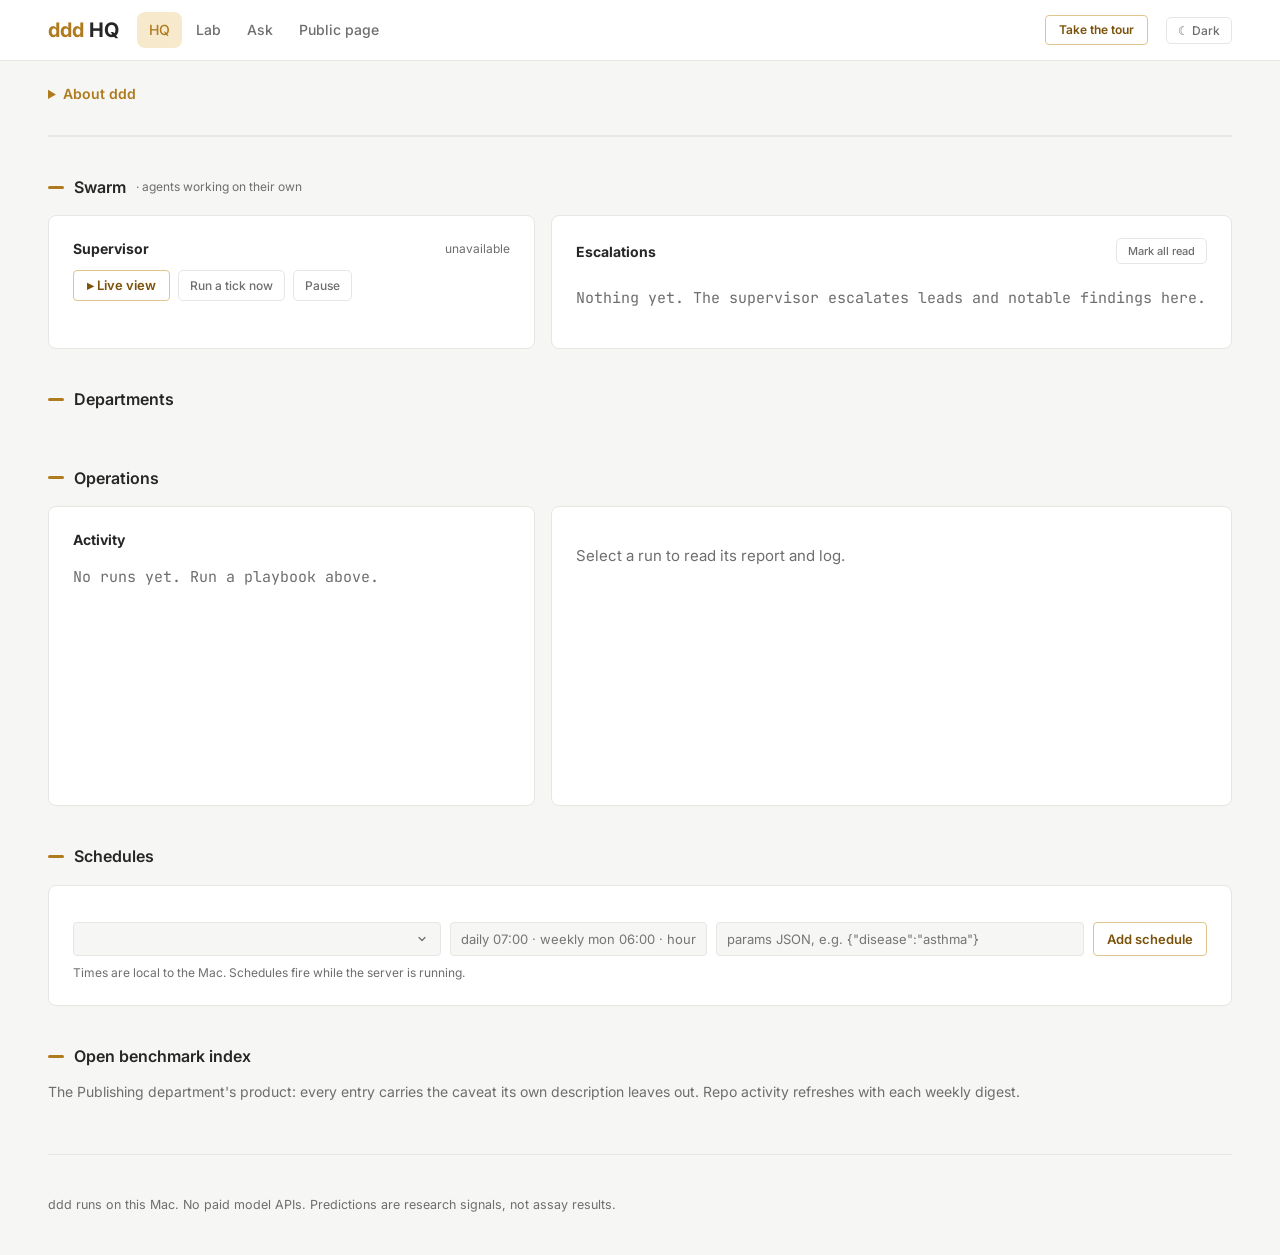
==== static/hq.html @ 9244ac0b "ddd v0.33.0: live swarm mission-control overlay + stability tuning Real-time view of the swarm: the " ====
<!doctype html>
<html lang="en">
<head>
<meta charset="utf-8">
<meta name="viewport" content="width=device-width, initial-scale=1">
<title>ddd HQ</title>
<link rel="preconnect" href="https://fonts.googleapis.com"><link rel="preconnect" href="https://fonts.gstatic.com" crossorigin><link href="https://fonts.googleapis.com/css2?family=Space+Grotesk:wght@400;500;700&family=Hanken+Grotesk:wght@400;500;600;700&family=JetBrains+Mono:wght@400;500&display=swap" rel="stylesheet">
<style>
:root{
  --bg:#f1f4f8; --panel:#ffffff; --ink:#15223b; --muted:#5e6b80; --line:#e1e7ef;
  --accent:#2b4acb; --accent-strong:#213ba6; --accent-soft:#e7ecfb;
  --ok:#1c9a6a; --ok-soft:#e2f4ec; --warn:#b06a0c; --warn-soft:#faedd7; --bad:#c23a2b; --bad-soft:#fae5e1;
  --radius:12px;
}
@media (prefers-color-scheme: dark){:root:not([data-theme="light"]){
  --bg:#0b1220; --panel:#111b2e; --ink:#e7edf6; --muted:#93a1b5; --line:#223049;
  --accent:#8197ff; --accent-strong:#9aadff; --accent-soft:#1a2544;
  --ok:#43c08d; --ok-soft:#142a22; --warn:#e0a648; --warn-soft:#2c2413; --bad:#e27a6e; --bad-soft:#331c19;}}
:root[data-theme="dark"]{
  --bg:#0b1220; --panel:#111b2e; --ink:#e7edf6; --muted:#93a1b5; --line:#223049;
  --accent:#8197ff; --accent-strong:#9aadff; --accent-soft:#1a2544;
  --ok:#43c08d; --ok-soft:#142a22; --warn:#e0a648; --warn-soft:#2c2413; --bad:#e27a6e; --bad-soft:#331c19;}
*{box-sizing:border-box}
body{margin:0;background:var(--bg);color:var(--ink);font:15px/1.55 "Hanken Grotesk",system-ui,sans-serif;-webkit-font-smoothing:antialiased}
.mono,code,input,select,textarea,pre{font-family:"JetBrains Mono",ui-monospace,monospace;font-size:13px}
h1,h2,h3,.brand,.kpi .v,.hero h1,.num,td.num{font-family:"Space Grotesk","Hanken Grotesk",sans-serif}
a{color:var(--accent);text-underline-offset:2px}
.wrap{max-width:1240px;margin:auto;padding:0 28px}
@media(max-width:700px){.wrap{padding:0 16px}}

/* header */
header.top{border-bottom:1px solid var(--line);background:var(--panel);position:sticky;top:0;z-index:20}
.bar{display:flex;align-items:center;gap:18px;min-height:60px;flex-wrap:wrap}
.brand{font-weight:700;font-size:20px;letter-spacing:-.02em}
.brand b{color:var(--accent);font-weight:700}
nav{display:flex;gap:2px}
nav a{padding:7px 12px;border-radius:8px;text-decoration:none;color:var(--muted);font-size:14px;font-weight:500}
nav a:hover{color:var(--ink)}
nav a.on{background:var(--accent-soft);color:var(--accent)}
.pills{display:flex;gap:7px;flex-wrap:wrap;margin-left:auto}
.pill{border:1px solid var(--line);border-radius:7px;padding:3px 10px;font-size:12px;color:var(--muted);white-space:nowrap;background:var(--panel)}
.pill.ok{border-color:color-mix(in srgb,var(--accent) 45%,var(--line));color:var(--accent);background:var(--accent-soft)}
.pill.off{color:var(--muted)}
.theme-btn{border:1px solid var(--line);background:var(--panel);color:var(--muted);border-radius:7px;padding:5px 11px;font:500 12px "Hanken Grotesk",sans-serif;cursor:pointer;white-space:nowrap}
.theme-btn:hover{border-color:var(--accent);color:var(--accent)}

/* hero */

#mission{font-size:14.5px;font-weight:500;line-height:1.55;margin:0 0 6px;max-width:70ch;color:var(--ink)}.about-wrap{padding:22px 0 2px}.about>summary{cursor:pointer;color:var(--accent);font-weight:600;font-size:14px;width:max-content}.about[open]>summary{margin-bottom:12px}
.hero p{color:var(--muted);margin:0;max-width:64ch;font-size:15px;line-height:1.62}

details.charter{margin-top:18px}
details.charter summary{cursor:pointer;color:var(--accent);font-size:14px;font-weight:500}
.cgrid{display:grid;grid-template-columns:repeat(3,minmax(0,1fr));gap:18px;margin-top:14px}
@media(max-width:860px){.cgrid{grid-template-columns:1fr}}
.cgrid h4{margin:0 0 6px;font-size:12px;letter-spacing:.01em;color:var(--accent);font-weight:600;font-family:"Hanken Grotesk",sans-serif}
.cgrid ul{margin:0;padding-left:18px;font-size:14px}
.cgrid li{margin:2px 0}

/* instrument cluster (KPIs) */
.kpis{display:grid;grid-template-columns:repeat(6,minmax(0,1fr));gap:1px;margin:28px 0 8px;background:var(--line);border:1px solid var(--line);border-radius:var(--radius);overflow:hidden}
@media(max-width:960px){.kpis{grid-template-columns:repeat(3,minmax(0,1fr))}}
@media(max-width:520px){.kpis{grid-template-columns:repeat(2,minmax(0,1fr))}}
.kpi{background:var(--panel);padding:22px 20px}
.kpi .v{font-size:26px;font-weight:600;line-height:1;letter-spacing:-.01em;font-variant-numeric:tabular-nums}
.kpi .l{font-size:12.5px;color:var(--muted);margin-top:9px}

/* section heading with tick */
h2{font-size:16px;font-weight:600;letter-spacing:0;color:var(--ink);margin:38px 0 16px;display:flex;align-items:center;gap:10px}
h2::before{content:"";width:16px;height:3px;border-radius:3px;background:var(--accent);flex:0 0 auto}

/* departments */
.depts{display:grid;grid-template-columns:repeat(auto-fill,minmax(300px,1fr));gap:16px}
.dept{background:var(--panel);border:1px solid var(--line);border-top:2px solid var(--accent);border-radius:var(--radius);padding:22px 22px 20px;display:flex;flex-direction:column;gap:14px;min-width:0}
.dept .hd{display:flex;justify-content:space-between;align-items:baseline;gap:8px}
.dept h3{margin:0;font-size:17px;font-weight:600;letter-spacing:0}
.agent{font-family:"JetBrains Mono",monospace;font-size:12px;color:var(--accent);background:var(--accent-soft);padding:3px 9px;border-radius:7px;white-space:nowrap}
.dept p.m{margin:0;color:var(--muted);font-size:14px}
.last{font-size:13px;border-top:1px solid var(--line);padding-top:10px;color:var(--muted)}
.pbs{display:flex;flex-direction:column;gap:7px}
.pb{border:1px solid var(--line);border-radius:9px;padding:14px 16px}
.pb .row1{display:flex;justify-content:space-between;align-items:center;gap:8px}
.pb .t{font-weight:600;font-size:14px}
.pb .d{font-size:12.5px;color:var(--muted);margin-top:4px;line-height:1.5}
.pb form{display:none;margin-top:10px;gap:8px;flex-direction:column}
.pb.open form{display:flex}
.pb label{font-size:12.5px;color:var(--muted);display:flex;flex-direction:column;gap:4px}
.pb label.ck{flex-direction:row;align-items:center;gap:7px}

/* controls */
input,select,textarea{background:var(--bg);color:var(--ink);border:1px solid var(--line);border-radius:8px;padding:8px 10px;width:100%;min-width:0}
input:focus,select:focus,textarea:focus{outline:2px solid var(--accent);outline-offset:-1px;border-color:var(--accent)}
input[type=checkbox]{width:16px;height:16px;padding:0;accent-color:var(--accent);flex:0 0 auto}
textarea{min-height:72px;resize:vertical}
button{background:var(--accent);color:#fff;border:0;border-radius:8px;padding:8px 14px;font-weight:600;cursor:pointer;font-family:"Hanken Grotesk",sans-serif;font-size:13px;white-space:nowrap;transition:background .13s}
button:hover{background:var(--accent-strong)}
button.ghost{background:transparent;color:var(--accent);border:1px solid color-mix(in srgb,var(--accent) 40%,var(--line))}
button.ghost:hover{background:var(--accent-soft)}
button.small{padding:5px 10px;font-size:12px}
button.link{background:none;color:var(--accent);padding:0;font-weight:600}
button.link:hover{background:none;text-decoration:underline}

/* status */
.status{font-size:11px;font-weight:600;padding:2px 9px 2px 8px;border-radius:999px;letter-spacing:.01em;display:inline-flex;align-items:center;gap:5px}
.status::before{content:"";width:6px;height:6px;border-radius:50%;background:currentColor}
.s-done{background:var(--ok-soft);color:var(--ok)}
.s-running{background:var(--warn-soft);color:var(--warn)}
.s-running::before{animation:pulse 1.3s ease-in-out infinite}
.s-error,.s-interrupted{background:var(--bad-soft);color:var(--bad)}
@keyframes pulse{0%,100%{opacity:1}50%{opacity:.3}}
@media(prefers-reduced-motion:reduce){.s-running::before{animation:none}}

/* operations */
.two{display:grid;grid-template-columns:minmax(0,5fr) minmax(0,7fr);gap:16px}
@media(max-width:960px){.two{grid-template-columns:1fr}}
.panel{background:var(--panel);border:1px solid var(--line);border-radius:var(--radius);padding:22px 24px;min-width:0}
.feed{max-height:560px;overflow:auto}
.run{display:grid;grid-template-columns:auto 1fr auto;gap:12px;align-items:center;padding:10px 6px;border-bottom:1px solid var(--line);cursor:pointer;border-radius:8px}
.run:hover{background:var(--bg)}
.run.sel{background:var(--accent-soft)}
.run .n{font-size:14px;font-weight:600}
.run .sub{font-size:12px;color:var(--muted);margin-top:1px}
.run .tm{font-size:12px;color:var(--muted);text-align:right;white-space:nowrap}
.viewer{min-height:300px;max-height:720px;overflow:auto}
.viewer .md{font-size:14px;line-height:1.6}
.viewer .md table{border-collapse:collapse;font-size:13px;display:block;overflow-x:auto}
.viewer .md td,.viewer .md th{border:1px solid var(--line);padding:5px 9px}
.viewer .md th{background:var(--bg)}
.viewer .md pre{background:var(--bg);border:1px solid var(--line);border-radius:8px;padding:11px;overflow:auto;font-size:12px}
.viewer .md code{font-size:12px;background:var(--accent-soft);padding:1px 5px;border-radius:4px}
.viewer .md h3,.viewer .md h4,.viewer .md h5{margin:16px 0 7px;font-weight:500}
.viewer .md hr{border:0;border-top:1px solid var(--line)}
.viewer .md blockquote{margin:7px 0;padding:5px 13px;border-left:3px solid var(--accent);color:var(--muted)}
pre.log{background:var(--bg);border:1px solid var(--line);border-radius:8px;padding:11px;font-size:12px;max-height:220px;overflow:auto;white-space:pre-wrap}
.muted{color:var(--muted)}
table.t{width:100%;border-collapse:collapse;font-size:14px}
table.t td,table.t th{text-align:left;padding:7px 9px;border-bottom:1px solid var(--line);vertical-align:top}
table.t th{font-size:12px;color:var(--muted);font-weight:600}
.scroll{overflow-x:auto}
.addsched{display:grid;grid-template-columns:2fr 1.4fr 2fr auto;gap:9px;margin-top:14px}
@media(max-width:760px){.addsched{grid-template-columns:1fr}}

/* open index */
.idx{display:grid;grid-template-columns:repeat(auto-fill,minmax(290px,1fr));gap:14px}
.idx article{background:var(--panel);border:1px solid var(--line);border-radius:var(--radius);padding:18px 20px}
.idx h3{margin:0;font-size:16px;font-weight:500}
.idx .cat{font-size:12px;color:var(--muted);margin:4px 0 8px}
.idx .cav{background:transparent;color:var(--warn);font-size:12px;padding:8px 11px;border-radius:7px;margin-top:10px;border:1px solid color-mix(in srgb,var(--warn) 28%,var(--line))}
.idx p{margin:0;font-size:13px}
footer{color:var(--muted);font-size:12.5px;padding:40px 0;border-top:1px solid var(--line);margin-top:40px}
.err{color:var(--bad)}

/* ===== Lab ===== */
header.lab{padding:30px 28px 14px;max-width:1200px;margin:auto}
header.lab .back{margin:0 0 10px;font-size:14px}
header.lab .back a{text-decoration:none;font-weight:500}
header.lab h1{margin:0;font-size:28px;font-weight:500;letter-spacing:-.02em}
header.lab h1 span{color:var(--accent)}
.sub{color:var(--muted);margin:6px 0 14px;max-width:70ch}
.labhead{display:flex;justify-content:space-between;align-items:flex-start;gap:16px;flex-wrap:wrap}
main{max-width:1200px;margin:auto;padding:0 28px 56px;display:grid;grid-template-columns:repeat(12,1fr);gap:16px}
main section{background:var(--panel);border:1px solid var(--line);border-radius:var(--radius);padding:24px 26px;min-width:0}
.w12{grid-column:span 12}.w7{grid-column:span 7}.w5{grid-column:span 5}.w6{grid-column:span 6}
@media(max-width:860px){.w7,.w5,.w6{grid-column:span 12}main{padding:0 16px 40px}header.lab{padding:22px 16px 10px}}
main section h2{margin-top:0}
.row{display:flex;gap:9px;flex-wrap:wrap;align-items:center}
main section input,main section select,main section textarea{flex:1}
main section select{max-width:100%}
.kgo{font-size:12px;color:var(--muted);display:flex;align-items:center;gap:6px;white-space:nowrap}
.kgo select{width:auto;padding:6px 7px;flex:0}
.kgwrap{position:relative;margin-top:14px;border:1px solid var(--line);border-radius:var(--radius);overflow:hidden;background:var(--bg)}
#kggraph{height:560px;width:100%}
@media(max-width:700px){#kggraph{height:420px}}
.kglegend{position:absolute;top:12px;left:12px;display:flex;flex-wrap:wrap;gap:5px 11px;max-width:72%;background:color-mix(in srgb,var(--panel) 90%,transparent);padding:8px 10px;border:1px solid var(--line);border-radius:9px;font-size:11px;backdrop-filter:blur(3px)}
.kglegend span{display:flex;align-items:center;gap:5px;color:var(--muted)}
.kglegend i{width:10px;height:10px;border-radius:50%;display:inline-block}
.kghint{position:absolute;bottom:12px;left:12px;right:12px;font-size:12px;color:var(--muted);background:color-mix(in srgb,var(--panel) 90%,transparent);padding:7px 10px;border-radius:9px;pointer-events:none;backdrop-filter:blur(3px)}
main section table{width:100%;border-collapse:collapse;font-size:14px}
main section th,main section td{text-align:left;padding:8px 10px;border-bottom:1px solid var(--line);vertical-align:top}
main section th{font-size:12px;color:var(--muted);font-weight:600}
td.nowrap{white-space:nowrap}
.board table{table-layout:fixed;min-width:520px}
.board col.c1{width:40px}.board col.c2{width:26%}.board col.c3{width:90px}.board col.c4{width:70px}
td.num{text-align:right;font-variant-numeric:tabular-nums;font-weight:500}
.caveat{background:var(--warn-soft);color:var(--warn);font-size:12px;padding:5px 9px;border-radius:7px;margin-top:5px}
.tag{font-size:11px;border:1px solid var(--line);border-radius:5px;padding:1px 7px;color:var(--muted)}
.board h3{font-size:15px;font-weight:500;margin:18px 0 5px}
.board h3:first-child{margin-top:0}
.chk{display:flex;gap:7px;align-items:center;font-size:13px;color:var(--muted);flex:0}
.chk input{flex:0 0 auto;min-width:0;width:16px;height:16px;padding:0;appearance:auto;-webkit-appearance:checkbox;accent-color:var(--accent);margin:0}
.grid2{display:grid;grid-template-columns:minmax(0,2fr) minmax(0,3fr);gap:16px;margin-top:16px}
@media(max-width:860px){.grid2{grid-template-columns:1fr}}
.h3{font-size:12px;color:var(--accent);font-weight:600;margin:0 0 7px}
.arts .k{font-size:11px;color:var(--muted);margin:10px 0 3px;font-weight:600}
.arts a{color:var(--accent);text-decoration:none;font-family:"JetBrains Mono",monospace;font-size:12px;word-break:break-all}
.arts div.f{padding:4px 0;border-bottom:1px solid var(--line);display:flex;gap:8px;justify-content:space-between}
.arts span{font-size:11px;color:var(--muted);white-space:nowrap}
.preset{background:var(--accent-soft);color:var(--accent);border:1px solid transparent;font-weight:600}
.preset:hover{background:var(--accent-soft);border-color:var(--accent)}
.roles{display:grid;grid-template-columns:repeat(4,1fr);gap:11px}
@media(max-width:860px){.roles{grid-template-columns:1fr 1fr}}
.role{border:1px solid var(--line);border-left:2px solid var(--accent);border-radius:9px;padding:14px 15px;background:var(--panel)}
.role b{font-size:14px;font-weight:600}.role p{margin:5px 0 0;font-size:12px;color:var(--muted)}
.steps{max-height:520px;overflow:auto;font-size:13px}
.steps div{padding:5px 0;border-bottom:1px solid var(--line)}
.steps .r{display:inline-block;min-width:74px;color:var(--accent);font-family:"JetBrains Mono",monospace;font-size:11px;font-weight:500}
.scales{display:flex;flex-direction:column;gap:7px}
.scale{display:flex;gap:11px;align-items:center;border:1px solid var(--line);border-radius:9px;padding:12px 14px;background:var(--panel)}
.scale .z{font-family:"JetBrains Mono",monospace;color:var(--muted);font-size:12px;min-width:16px}
.scale .st{margin-left:auto;font-size:11px;border-radius:6px;padding:2px 8px;font-weight:500}
.st.live{background:var(--ok-soft);color:var(--ok)}
.st.linked{background:var(--warn-soft);color:var(--warn)}
.st.planned{color:var(--muted);border:1px solid var(--line)}
pre{background:var(--bg);border:1px solid var(--line);border-radius:8px;padding:11px;overflow:auto;max-height:340px;font-size:12px;margin:12px 0 0;line-height:1.5}
.jobs div{font-size:13px;padding:4px 0;border-bottom:1px solid var(--line)}

.tour-start{border:1px solid color-mix(in srgb,var(--accent) 40%,var(--line));background:var(--accent-soft);color:var(--accent);border-radius:7px;padding:5px 11px;font:600 12px "Hanken Grotesk",sans-serif;cursor:pointer;white-space:nowrap}
.tour-start:hover{border-color:var(--accent)}
.tour-spot{position:relative;z-index:9999;border-radius:12px;box-shadow:0 0 0 3px var(--accent),0 0 0 100vmax rgba(8,13,22,.55);scroll-margin-top:86px;transition:box-shadow .2s}
#tourCard{position:fixed;right:24px;bottom:24px;z-index:10000;max-width:330px;background:var(--panel);border:1px solid var(--line);border-radius:12px;box-shadow:0 14px 44px rgba(8,16,34,.3);padding:16px 18px;color:var(--ink)}
#tourCard h4{font-family:"Space Grotesk",sans-serif;margin:0 0 6px;font-size:16px;font-weight:600}
#tourCard p{margin:0 0 13px;color:var(--muted);font-size:13.5px;line-height:1.5}
#tourCard .nav{display:flex;align-items:center;gap:7px}
#tourCard .count{font-size:11px;color:var(--muted);margin-right:auto;font-family:"JetBrains Mono",monospace}
@media(max-width:560px){#tourCard{left:16px;right:16px;bottom:16px;max-width:none}}

/* ---- swarm live overlay ---- */
.sov{position:fixed;inset:0;background:rgba(20,22,24,.5);display:none;z-index:120;align-items:center;justify-content:center}
.sov.on{display:flex}
.sov-card{background:var(--panel);border:1px solid var(--line);border-radius:12px;width:min(1060px,95vw);height:min(690px,92vh);display:flex;flex-direction:column;overflow:hidden;box-shadow:0 24px 60px rgba(0,0,0,.22)}
.sov-h{display:flex;align-items:center;gap:10px;padding:13px 18px;border-bottom:1px solid var(--line)}
.sov-h .dot{width:8px;height:8px;border-radius:50%;background:var(--ok);animation:spulse 1.1s infinite}
.sov-h h3{margin:0;font-family:"Inter",sans-serif;font-weight:600;font-size:15px}
.sov-h .cnt{color:var(--muted);font-size:12px}
.sov-h .x{margin-left:auto;background:none;border:0;color:var(--muted);font-size:22px;line-height:1;cursor:pointer;padding:0}
.sov-body{flex:1;display:flex;min-height:0}
#swarmGraph{flex:1;min-width:0;min-height:0;background:var(--bg)}
.sov-side{width:336px;border-left:1px solid var(--line);display:flex;flex-direction:column;min-height:0}
.sov-side h4{margin:0;padding:11px 15px 6px;font-size:11px;color:var(--muted);text-transform:uppercase;letter-spacing:.05em}
#swarmActs{flex:1;overflow:auto;padding:0 15px 12px}
.sact{display:flex;gap:8px;font-size:12.5px;padding:5px 0;border-bottom:1px solid var(--line);line-height:1.45}
.sact .i{flex:0 0 15px;text-align:center;color:var(--accent);font-weight:700}
.sact.lead .i{color:var(--accent)} .sact.err .i{color:var(--bad)} .sact.done .i{color:var(--ok)}
.sact .tm{margin-left:auto;color:var(--muted);font-size:11px;white-space:nowrap;padding-left:6px}
.sov-legend{display:flex;gap:14px;flex-wrap:wrap;padding:8px 15px;border-top:1px solid var(--line);font-size:11px;color:var(--muted)}
.sov-legend b{font-weight:700}
@keyframes spulse{0%,100%{opacity:1}50%{opacity:.3}}
</style>
<script>(function(){try{var t=localStorage.getItem("ddd-theme")||"light";document.documentElement.setAttribute("data-theme",t);}catch(e){document.documentElement.setAttribute("data-theme","light");}})();</script>
<link href="https://fonts.googleapis.com/css2?family=Inter:wght;500;600;700&display=swap" rel="stylesheet">
<link rel="stylesheet" href="/static/ink-skin.css?v=0.32.0">
<script src="/static/vendor/vis-network.min.js"></script>
</head>
<body>
<header class="top"><div class="wrap bar">
  <div class="brand"><b>ddd</b> HQ</div>
  <nav><a class="on" href="/">HQ</a><a href="/lab">Lab</a><a href="/chat">Ask</a><a href="/public/" target="_blank">Public page</a></nav>
  <div class="pills" id="pills"></div>
  <button class="tour-start" onclick="startTour()">Take the tour</button>
  <button class="theme-btn" id="themeBtn" onclick="toggleTheme()" aria-label="Switch between light and dark"></button>
</div></header>

<div class="wrap">
  <section class="about-wrap">
    <details class="about">
      <summary>About ddd</summary>
      <p id="mission"></p>
      <p id="model" class="muted" style="font-size:13px;margin:2px 0 12px"></p>
      <div class="cgrid" id="charterGrid"></div>
      <details style="margin-top:12px"><summary class="muted" style="cursor:pointer;font-size:13px">Edit charter (JSON)</summary>
        <textarea id="charterEdit" style="min-height:260px;margin-top:8px"></textarea>
        <div style="margin-top:6px;display:flex;gap:8px;align-items:center"><button onclick="saveCharter()">Save charter</button><span id="charterMsg" class="muted" style="font-size:13px"></span></div>
      </details>
    </details>
  </section>

  <div class="kpis" id="kpis"></div>

  <h2>Swarm <span class="muted" style="font-size:12px;font-weight:400">· agents working on their own</span></h2>
  <div class="two">
    <div class="panel">
      <div style="display:flex;justify-content:space-between;align-items:center;gap:8px">
        <b style="font-size:14px">Supervisor</b>
        <span id="swarmState" class="muted" style="font-size:12px"></span>
      </div>
      <div id="swarmStats" class="muted" style="font-size:13px;margin:8px 0 0;line-height:1.6"></div>
      <div style="margin-top:10px;display:flex;gap:8px;flex-wrap:wrap">
        <button onclick="openSwarmLive()">▸ Live view</button>
        <button onclick="tickNow()" class="theme-btn">Run a tick now</button>
        <button onclick="toggleSwarm()" id="swarmToggle" class="theme-btn">Pause</button>
      </div>
      <div id="swarmAgents" style="margin-top:12px"></div>
    </div>
    <div class="panel">
      <div style="display:flex;justify-content:space-between;align-items:center">
        <b style="font-size:14px">Escalations <span class="muted" style="font-weight:400" id="swarmUnread"></span></b>
        <button onclick="markAllRead()" class="theme-btn" style="font-size:11px">Mark all read</button>
      </div>
      <div id="swarmInbox" class="feed" style="margin-top:8px"><p class="muted">Nothing yet. The supervisor escalates leads and notable findings here.</p></div>
    </div>
  </div>

  <h2>Departments</h2>
  <div class="depts" id="depts"></div>

  <h2>Operations</h2>
  <div class="two">
    <div class="panel"><div style="display:flex;justify-content:space-between;align-items:center"><b style="font-size:14px">Activity</b><span class="muted" style="font-size:12px" id="feedNote"></span></div>
      <div class="feed" id="feed"><p class="muted">No runs yet. Run a playbook above.</p></div></div>
    <div class="panel viewer" id="viewer"><p class="muted">Select a run to read its report and log.</p></div>
  </div>

  <h2>Schedules</h2>
  <div class="panel">
    <div class="scroll"><table class="t" id="scheds"></table></div>
    <div class="addsched">
      <select id="sPlay"></select>
      <input id="sEvery" placeholder="daily 07:00 · weekly mon 06:00 · hourly">
      <input id="sParams" placeholder='params JSON, e.g. {"disease":"asthma"}'>
      <button onclick="addSched()">Add schedule</button>
    </div>
    <p class="muted" style="font-size:12px;margin:8px 0 0">Times are local to the Mac. Schedules fire while the server is running.</p>
  </div>

  <h2>Open benchmark index</h2>
  <p class="muted" style="margin:-4px 0 12px;font-size:14px">The Publishing department's product: every entry carries the caveat its own description leaves out. Repo activity refreshes with each weekly digest.</p>
  <div class="idx" id="idx"></div>

  <footer>ddd runs on this Mac. No paid model APIs. Predictions are research signals, not assay results.</footer>
</div>

<script>
const $ = id => document.getElementById(id);
const esc = s => String(s ?? "").replace(/[&<>"']/g, c => ({"&":"&amp;","<":"&lt;",">":"&gt;",'"':"&quot;","'":"&#39;"}[c]));
const api = async (p, o) => { const r = await fetch(p, o); const ct = r.headers.get("content-type")||""; const b = ct.includes("json") ? await r.json() : await r.text(); if(!r.ok) throw new Error((b && b.detail) || r.status); return b; };
const post = (p, body, method="POST") => api(p, {method, headers:{"Content-Type":"application/json"}, body:JSON.stringify(body)});
const ago = t => { if(!t) return "—"; const s = Date.now()/1000 - t; if(s < 60) return "just now"; if(s < 3600) return Math.floor(s/60)+"m ago"; if(s < 86400) return Math.floor(s/3600)+"h ago"; return Math.floor(s/86400)+"d ago"; };
const when = t => t ? new Date(t*1000).toLocaleString([], {weekday:"short", month:"short", day:"numeric", hour:"2-digit", minute:"2-digit"}) : "—";
const dur = r => r.finished && r.started ? Math.max(1, Math.round(r.finished - r.started)) + "s" : "";
let OV = null, SEL = null, BOOKS = [];
/* Minimal markdown for run reports. Every text fragment is escaped before any
   tag is added, so content captured from other sites can't inject HTML. */
function mdInline(t){
  let h = esc(t);
  h = h.replace(/`([^`]+)`/g, "<code>$1</code>");
  h = h.replace(/\*\*([^*]+)\*\*/g, "<strong>$1</strong>");
  h = h.replace(/(^|[\s(])_([^_]+)_(?=[\s).,]|$)/g, "$1<em>$2</em>");
  return h;
}
function mdToHtml(md){
  const L = md.split("\n"), out = [];
  for(let i = 0; i < L.length; i++){
    const line = L[i];
    if(line.startsWith("```")){
      const buf = []; i++;
      while(i < L.length && !L[i].startsWith("```")) buf.push(L[i++]);
      out.push(`<pre>${esc(buf.join("\n"))}</pre>`); continue;
    }
    const h = line.match(/^(#{1,4})\s+(.*)$/);
    if(h){ const n = Math.min(h[1].length + 2, 6); out.push(`<h${n}>${mdInline(h[2])}</h${n}>`); continue; }
    if(/^\s*\|.*\|\s*$/.test(line)){
      const rows = [];
      while(i < L.length && /^\s*\|.*\|\s*$/.test(L[i])) rows.push(L[i++]);
      i--;
      const cells = r => r.trim().replace(/^\||\|$/g, "").split("|").map(c => c.trim());
      const body = rows.filter(r => !/^\s*\|[\s:|-]+\|\s*$/.test(r));
      out.push("<table>" + body.map((r, k) => "<tr>" + cells(r).map(c => k === 0 ? `<th>${mdInline(c)}</th>` : `<td>${mdInline(c)}</td>`).join("") + "</tr>").join("") + "</table>");
      continue;
    }
    if(/^\s*[-*]\s+/.test(line)){
      const items = [];
      while(i < L.length && /^\s*[-*]\s+/.test(L[i])){ const ind = L[i].match(/^\s*/)[0].length; items.push(`<li${ind ? ' style="margin-left:18px"' : ''}>${mdInline(L[i].replace(/^\s*[-*]\s+/, ""))}</li>`); i++; }
      i--; out.push(`<ul>${items.join("")}</ul>`); continue;
    }
    if(line.startsWith(">")){ out.push(`<blockquote>${mdInline(line.replace(/^>\s?/, ""))}</blockquote>`); continue; }
    if(/^---+\s*$/.test(line)){ out.push("<hr>"); continue; }
    if(line.trim()) out.push(`<p>${mdInline(line)}</p>`);
  }
  return out.join("\n");
}


async function loadOverview(){
  OV = await api("/api/company");
  const c = OV.charter, s = OV.systems, k = OV.kpis;
  document.title = `${c.name} HQ`;
  $("mission").textContent = c.mission;
  $("model").textContent = c.model;
  $("charterGrid").innerHTML = [["Scope", c.scope], ["Non-goals", c.non_goals], ["Principles", c.principles],
    ["Watchlist", c.watchlist.map(w => `${w.label}`)], ["Focus diseases", c.focus_diseases]]
    .map(([h, xs]) => `<div><h4>${h}</h4><ul>${xs.map(x => `<li>${esc(x)}</li>`).join("")}</ul></div>`).join("");
  if(document.activeElement !== $("charterEdit")) $("charterEdit").value = JSON.stringify(c, null, 2);
  const kg = s.knowledge_graph;
  $("pills").innerHTML =
    `<span class="pill ${kg.connected?'ok':''}">KG ${kg.connected ? kg.nodes.toLocaleString()+' nodes' : 'offline'}</span>` +
    `<span class="pill ${s.ollama_models.length?'ok':''}">Ollama ${s.ollama_models.length}</span>` +
    `<span class="pill ${s.rea.available?'ok':''}">REA ${s.rea.available?'ready':'off'}</span>` +
    `<span class="pill ${s.narrator?'ok':''}">Narrator ${esc(s.narrator || 'off')}</span>`;
  const tiles = [["Tasks benchmarked", k.tasks_benchmarked], ["Models ranked", k.models_ranked],
    ["Runs, 7 days", k.runs_7d + (k.failed_7d ? ` <span class="err" style="font-size:13px">${k.failed_7d} failed</span>` : "")],
    ["Site captures", k.captures], ["Reports", k.reports], ["KG nodes", k.kg_nodes == null ? "—" : k.kg_nodes.toLocaleString()]];
  $("kpis").innerHTML = tiles.map(([l, v]) => `<div class="kpi"><div class="v">${v}</div><div class="l">${l}</div></div>`).join("");
  renderDepts();
}

function field(name, spec, pb){
  const id = `f_${pb}_${name}`, d = spec.default;
  if(spec.type === "bool") return `<label class="ck"><input type="checkbox" id="${id}" ${d?'checked':''}> ${esc(name.replace(/_/g," "))}</label>`;
  if(spec.type === "text") return `<label>${esc(name)}<textarea id="${id}">${esc(d ?? "")}</textarea></label>`;
  return `<label>${esc(name.replace(/_/g," "))}<input id="${id}" ${spec.type==="int"?'type="number"':''} value="${esc(d ?? "")}"></label>`;
}

function lastLine(d){
  const L = d.last_run;
  return L ? `Last: <b>${esc(L.playbook)}</b> <span class="status s-${L.status}">${L.status}</span> · ${ago(L.started)}${L.report ? ` · <button class="link" onclick="openRun(${L.id})">report</button>` : ""}` : `<span class="muted">No runs yet.</span>`;
}

let DEPT_SIG = "";
function renderDepts(){
  BOOKS = OV.departments.flatMap(d => d.playbooks);
  const sig = OV.departments.map(d => d.id + ":" + d.playbooks.map(p => p.name).join(",")).join("|");
  if(sig !== DEPT_SIG){
    DEPT_SIG = sig;
    $("depts").innerHTML = OV.departments.map(d => `<div class="dept"><div class="hd"><h3>${esc(d.name)}</h3><span class="agent">${esc(d.agent)}</span></div>
      <p class="m">${esc(d.mission)}</p>
      <div class="pbs">${d.playbooks.map(p => `<div class="pb" data-pb="${p.name}">
        <div class="row1"><div><div class="t">${esc(p.title)}</div><div class="d">${esc(p.description)}</div></div>
        <button class="small ghost" onclick="toggleForm('${p.name}')">Run…</button></div>
        <form onsubmit="runBook(event,'${p.name}')">${Object.entries(p.params).map(([n,s]) => field(n,s,p.name)).join("")}
        <button type="submit">Start ${esc(p.title.toLowerCase())}</button><span class="muted" id="msg_${p.name}" style="font-size:12px"></span></form></div>`).join("")}</div>
      <div class="last" id="last_${d.id}"></div></div>`).join("");
    $("sPlay").innerHTML = BOOKS.map(p => `<option value="${p.name}">${esc(p.title)} · ${p.name}</option>`).join("");
  }
  OV.departments.forEach(d => { const el = $(`last_${d.id}`); if(el) el.innerHTML = lastLine(d); });
}

function toggleForm(name){ document.querySelector(`.pb[data-pb="${name}"]`).classList.toggle("open"); }

async function runBook(ev, name){
  ev.preventDefault();
  const p = BOOKS.find(b => b.name === name), params = {};
  for(const [n, s] of Object.entries(p.params)){
    const el = $(`f_${name}_${n}`);
    params[n] = s.type === "bool" ? el.checked : s.type === "int" ? parseInt(el.value || s.default) : el.value;
  }
  try{
    const r = await post(`/api/company/run/${name}`, {params});
    $(`msg_${name}`).textContent = ` started run r${r.run_id}`;
    await loadFeed(); openRun(r.run_id);
  }catch(e){ $(`msg_${name}`).innerHTML = ` <span class="err">${esc(e.message)}</span>`; }
}

let feedTimer, wasLive = 0;
async function loadFeed(){
  clearTimeout(feedTimer);
  const runs = await api("/api/company/runs?limit=40");
  const live = runs.filter(r => r.status === "running").length;
  $("feedNote").textContent = live ? `${live} running` : "";
  $("feed").innerHTML = runs.length ? runs.map(r => {
    const s = r.summary && typeof r.summary === "object" ? Object.entries(r.summary).filter(([k,v]) => typeof v !== "object").map(([k,v]) => `${k.replace(/_/g," ")}: ${v}`).join(" · ") : "";
    return `<div class="run ${SEL===r.id?'sel':''}" onclick="openRun(${r.id})"><span class="status s-${r.status}">${r.status}</span>
      <div><div class="n">${esc(r.playbook)} <span class="muted mono" style="font-size:11px">r${r.id}</span></div><div class="sub">${esc(r.department)} · ${esc(r.trigger)}${s ? " · " + esc(s).slice(0,120) : ""}</div></div>
      <div class="tm">${ago(r.started)}<br>${dur(r)}</div></div>`;
  }).join("") : `<p class="muted">No runs yet. Run a playbook above.</p>`;
  if(live) feedTimer = setTimeout(() => { loadFeed(); if(SEL) openRun(SEL, true); loadOverview(); }, 2500);
  else if(wasLive){ loadOverview(); if(SEL) openRun(SEL, true); }
  wasLive = live;
}

async function openRun(id, quiet){
  SEL = id;
  document.querySelectorAll(".run").forEach(e => e.classList.toggle("sel", e.getAttribute("onclick") === `openRun(${id})`));
  const r = await api(`/api/company/runs/${id}`);
  let body = "";
  if(r.report){
    const md = await api(`/api/company/reports/${encodeURIComponent(r.report)}`);
    body = `<div class="md">${mdToHtml(md)}</div>`;
  } else if(r.status === "error"){
    body = `<p class="err">${esc(r.summary && r.summary.error)}</p>`;
  } else body = `<p class="muted">Working… the report appears when the run finishes.</p>`;
  $("viewer").innerHTML = `<div style="display:flex;justify-content:space-between;gap:8px;align-items:center;flex-wrap:wrap">
    <b>${esc(r.playbook)} · r${r.id}</b><span><span class="status s-${r.status}">${r.status}</span> <span class="muted" style="font-size:12px">${when(r.started)} ${dur(r)}</span></span></div>
    ${body}<details ${r.status!=='done'?'open':''}><summary class="muted" style="cursor:pointer;font-size:13px;margin-top:10px">Agent log</summary><pre class="log">${esc(r.log || "")}</pre></details>`;
}

async function loadScheds(){
  const ss = await api("/api/company/schedules");
  $("scheds").innerHTML = `<tr><th>Playbook</th><th>Every</th><th>Params</th><th>Next run</th><th>Last run</th><th></th></tr>` + (ss.map(s => `<tr>
    <td class="mono">${esc(s.playbook)}</td><td>${esc(s.every)}</td><td class="mono" style="font-size:12px">${esc(JSON.stringify(s.params||{}))}</td>
    <td>${s.enabled ? when(s.next_run) : '<span class="muted">paused</span>'}</td><td>${ago(s.last_run)}</td>
    <td style="white-space:nowrap"><button class="small ghost" onclick="toggleSched(${s.id},${!s.enabled})">${s.enabled?'Pause':'Resume'}</button> <button class="small ghost" onclick="delSched(${s.id})">Delete</button></td></tr>`).join("") || `<tr><td colspan=6 class="muted">No schedules.</td></tr>`);
}
async function addSched(){
  let params = {}; try{ params = $("sParams").value.trim() ? JSON.parse($("sParams").value) : {}; }catch(e){ alert("Params must be JSON"); return; }
  try{ await post("/api/company/schedules", {playbook:$("sPlay").value, every:$("sEvery").value.trim(), params}); $("sEvery").value=""; $("sParams").value=""; loadScheds(); loadOverview(); }
  catch(e){ alert(e.message); }
}
async function toggleSched(id, enabled){ await post(`/api/company/schedules/${id}`, {enabled}, "PATCH"); loadScheds(); }
async function delSched(id){ if(confirm("Delete this schedule?")){ await api(`/api/company/schedules/${id}`, {method:"DELETE"}); loadScheds(); } }

async function saveCharter(){
  try{ await post("/api/company/charter", JSON.parse($("charterEdit").value), "PUT"); $("charterMsg").textContent = "Saved."; loadOverview(); }
  catch(e){ $("charterMsg").innerHTML = `<span class="err">${esc(e.message)}</span>`; }
}

async function loadIndex(){
  const ix = await api("/api/company/index");
  $("idx").innerHTML = ix.map(e => {
    const a = e.activity || {}, push = (a.pushed_at || "").slice(0,10);
    const repo = e.repo ? `<a href="https://github.com/${esc(e.repo)}" target="_blank">${esc(e.repo)}</a>${push ? " · pushed " + push : ""}` : "no repository";
    return `<article><h3><a href="${esc(e.url)}" target="_blank">${esc(e.name)}</a></h3><div class="cat">${esc(e.category)} · ${repo}</div><p>${esc(e.measures)}</p><div class="cav">${esc(e.caveat)}</div></article>`;
  }).join("");
}

async function loadSwarm(){
  let st;
  try{ st = await api("/api/swarm/status"); }catch(e){ $("swarmState").textContent="unavailable"; return; }
  const f = st.inflight||{}, s = st.stats||{};
  $("swarmState").textContent = (st.enabled ? "● live" : "○ paused");
  $("swarmState").style.color = st.enabled ? "var(--ok)" : "var(--muted)";
  $("swarmToggle").textContent = st.enabled ? "Pause" : "Resume";
  const last = s.last_tick ? new Date(s.last_tick*1000).toLocaleTimeString() : "—";
  $("swarmStats").innerHTML =
    `<b>${f.running||0}</b> running · <b>${f.pending||0}</b> queued · <b>${(st.dynamic_agents||[]).length}</b> dynamic agents`
    +`<br>${s.ticks||0} ticks · ${s.dispatched||0} dispatched · ${s.leads||0} leads · ${s.findings||0} findings · ${s.agents_spawned||0} spawned`
    +`<br><span class="muted">last tick ${last} · every ${Math.round((st.config&&st.config.batch_per_tick)||1)}/tick</span>`;
  const run = (st.running||[]).map(r=>`<span class="agent">${esc(r.playbook)}</span>`).join(" ");
  const ag = (st.dynamic_agents||[]).map(a=>`<div style="font-size:12px;margin:3px 0"><span class="agent">${esc(a.name)}</span> <span class="muted">${esc(a.reason||"")}</span></div>`).join("");
  $("swarmAgents").innerHTML = (run?`<div style="margin-bottom:8px">${run}</div>`:"") + (ag || '<span class="muted" style="font-size:12px">No dynamic agents spawned yet.</span>');
  const es = st.escalations||[];
  $("swarmUnread").textContent = st.unread ? `(${st.unread} new)` : "";
  $("swarmInbox").innerHTML = es.length ? es.map(e=>{
    const tier = e.tier==="lead" ? '<span style="color:var(--accent);font-weight:600">LEAD</span>' : '<span class="muted">finding</span>';
    const when = new Date(e.created*1000).toLocaleString();
    const dot = e.read ? "" : '<span style="color:var(--accent)">●</span> ';
    const rep = e.report ? ` · <a href="#" onclick="openRep('${esc(e.report)}');return false">report</a>` : "";
    return `<div style="padding:7px 0;border-bottom:1px solid var(--line)">${dot}${tier} <b>${esc(e.title)}</b><div class="muted" style="font-size:12px;margin-top:2px">${esc(e.detail)}</div><div class="muted" style="font-size:11px;margin-top:2px">${when}${rep}</div></div>`;
  }).join("") : '<p class="muted">Nothing yet. The supervisor escalates leads and notable findings here.</p>';
}
async function tickNow(){ $("swarmState").textContent="ticking…"; try{ await api("/api/swarm/tick",{method:"POST"}); }catch(e){} loadSwarm(); loadFeed&&loadFeed(); }
async function toggleSwarm(){ const st=await api("/api/swarm/status"); await api("/api/swarm/configure",{method:"POST",headers:{"Content-Type":"application/json"},body:JSON.stringify({enabled:!st.enabled})}); loadSwarm(); }
async function markAllRead(){ await api("/api/swarm/mark_read",{method:"POST",headers:{"Content-Type":"application/json"},body:JSON.stringify({ids:null})}); loadSwarm(); }
function openRep(name){ if(typeof openReport==="function"){openReport(name);} else { fetch("/api/company/reports/"+encodeURIComponent(name)).then(r=>r.text()).then(t=>{$("viewer").textContent=t;$("viewer").scrollIntoView({behavior:"smooth"});}); } }

/* ---- swarm live overlay: real-time agent graph + activity feed ---- */
var SGRAPH=null, SNODES=null, SEDGES=null, sLiveTimer=null;
function nodeStyle(n){
  if(n.kind==="supervisor") return {shape:"hexagon",color:{background:"#b07a1e",border:"#7a520a"},size:26,font:{color:"#ffffff",size:14,face:"Inter",bold:{color:"#fff"}}};
  if(n.kind==="agent") return {shape:"diamond",color:{background:"#f7e9cc",border:"#b07a1e"},size:19,font:{size:12,face:"Inter",color:"#7a520a"}};
  if(n.kind==="running") return {shape:"dot",color:{background:"#2f5fd0",border:"#213ba6"},size:17,font:{size:12,face:"Inter",color:"#262626"}};
  return {shape:"dot",color:{background:"#e9e9e6",border:"#b6b6b2"},size:11,font:{size:11,color:"#9a9a9a",face:"Inter"}};
}
function nodeLabel(n){
  var l=(n.label||n.id);
  if(n.kind==="running"&&n.progress){ var p=n.progress; l+="\n"+(p.length>36?p.slice(0,35)+"…":p); }
  return l;
}
function openSwarmLive(){
  $("swarmLive").classList.add("on");
  if(!SGRAPH && window.vis){
    SNODES=new vis.DataSet(); SEDGES=new vis.DataSet();
    SGRAPH=new vis.Network($("swarmGraph"),{nodes:SNODES,edges:SEDGES},{
      physics:{stabilization:false,barnesHut:{gravitationalConstant:-3200,springLength:130,springConstant:.04,damping:.3}},
      interaction:{hover:true,dragNodes:true,zoomView:true},
      edges:{color:{color:"#dad9d5",highlight:"#b07a1e"},smooth:{type:"continuous"},arrows:{to:{enabled:true,scaleFactor:.5}},width:1},
      nodes:{borderWidth:2,shadow:false}
    });
    SGRAPH.on("doubleClick",function(p){ if(p.nodes[0]){var n=SNODES.get(p.nodes[0]); if(n&&n.run_id&&typeof openRun==="function"){closeSwarmLive();openRun(n.run_id);}}});
  }
  sFitted=false;
  swarmLiveTick();
  setTimeout(function(){ if(SGRAPH){SGRAPH.setSize("100%","100%");SGRAPH.redraw();SGRAPH.fit({animation:false});} },80);
  if(sLiveTimer) clearInterval(sLiveTimer);
  sLiveTimer=setInterval(swarmLiveTick,2500);
}
var sFitted=false;
function closeSwarmLive(){ $("swarmLive").classList.remove("on"); if(sLiveTimer){clearInterval(sLiveTimer);sLiveTimer=null;} }
async function swarmLiveTick(){
  let L; try{ L=await api("/api/swarm/live"); }catch(e){ return; }
  const c=L.counts||{};
  $("swarmLiveCnt").textContent=(L.enabled?"live":"paused")+" · "+(c.running||0)+" running · "+(c.pending||0)+" queued · "+(c.agents||0)+" agents";
  if(SNODES){
    const ids=L.nodes.map(n=>n.id);
    SNODES.getIds().filter(id=>!ids.includes(id)).forEach(id=>SNODES.remove(id));
    L.nodes.forEach(n=>{ const st=nodeStyle(n); SNODES.update(Object.assign({id:n.id,label:nodeLabel(n),run_id:n.run_id,title:(n.sub||"")+(n.progress?(" — "+n.progress):(n.reason?(" — "+n.reason):""))},st)); });
    const eids=L.edges.map(e=>e.from+"->"+e.to);
    SEDGES.getIds().filter(id=>!eids.includes(id)).forEach(id=>SEDGES.remove(id));
    L.edges.forEach(e=>SEDGES.update({id:e.from+"->"+e.to,from:e.from,to:e.to,dashes:e.kind==="spawn"}));
    if(!sFitted && SNODES.length){ sFitted=true; setTimeout(function(){SGRAPH.fit({animation:false});},120); }
  }
  $("swarmActs").innerHTML=(L.activity||[]).map(a=>{
    const cls=a.icon==="★"?"lead":(a.icon==="✗"?"err":(a.icon==="✓"?"done":""));
    const tm=a.t?new Date(a.t*1000).toLocaleTimeString([],{hour:"2-digit",minute:"2-digit"}):"";
    return '<div class="sact '+cls+'"><span class="i">'+a.icon+'</span><span>'+esc(a.text)+'</span><span class="tm">'+tm+'</span></div>';
  }).join("") || '<p class="muted" style="font-size:12px;padding-top:6px">No activity yet — the supervisor will fill this as agents run.</p>';
}

loadOverview().then(loadFeed); loadScheds(); loadIndex(); loadSwarm();
setInterval(() => { loadOverview(); loadScheds(); loadSwarm(); }, 20000);
</script>
<script>

/* ---- in-app guided tour (shared by HQ + Lab) ---- */
const TOUR=[
 {page:'hq', sel:'.brand', title:'Welcome to the company', body:'This is HQ — the lobby of a drug-discovery company that runs itself. No human staff; six software agents do the work. Take 90 seconds to see it.'},
 {page:'hq', sel:'#kpis', title:'The live numbers', body:'How much the company knows (its knowledge graph) and what it has been doing lately. These update as it works.'},
 {page:'hq', sel:'#depts', title:'Six agent departments', body:'Each card is an agent with a job — Intelligence, Target Biology, Chemistry and so on. Each can run "playbooks" on request or on a schedule. Next, we go to the Lab where you can try things.'},
 {page:'lab', sel:'#asksec', title:'Ask ddd anything', body:'Type a question in plain language — the analyst plans it, asks if it needs to, runs the right analysis across the company, and interprets it.'},
 {page:'lab', sel:'#kgsec', title:'What the company knows', body:'The knowledge graph. Type a disease, gene or drug and press Visualize — a living web of real biological links. Double-click any dot to grow it.'},
 {page:'lab', sel:'#hypsec', title:'Ask it questions', body:'Check whether two things are linked and how believable it is — or ask for NOVEL targets the graph implies but was never told. Fresh, testable hypotheses.'},
 {page:'lab', sel:'#cellsec', title:'See it as a living cell', body:'Type a disease and Build cell: its target proteins appear in their real compartments — nucleus, membrane, and so on — and move.'},
 {page:'lab', sel:'#company', title:'Run a full program', body:'Give it a disease and the agents rank targets, screen molecules and write a report, end to end.'},
 {page:'lab', sel:'#repsec', title:'Find candidate drugs', body:'Pick a human disease, a virus, or a bacterium, type a name and Run — it ranks real ChEMBL compounds as repurposing candidates, triaged for safety.'},
 {page:'lab', sel:'#srcsec', title:'Grow the graph with evidence', body:'Pull fresh Open Targets / ChEMBL evidence into the graph on demand; predictions and dossiers then use it.'},
 {page:'lab', sel:'#armory', title:'Go deeper: dock & recon', body:'Dock a molecule against a target’s 3-D shape for a binding score, or map what rival drug-discovery sites expose. That’s the tour — explore freely from here.'},
];
const TPAGE = location.pathname.replace(/\/+$/,'')==='/lab' ? 'lab' : 'hq';
function _tsave(s){try{localStorage.setItem('ddd_tour',JSON.stringify(s));}catch(e){}}
function _tload(){try{return JSON.parse(localStorage.getItem('ddd_tour')||'null');}catch(e){return null;}}
function tourClear(){try{localStorage.removeItem('ddd_tour');}catch(e){} _tremove();}
function _tremove(){document.querySelectorAll('.tour-spot').forEach(e=>e.classList.remove('tour-spot'));var c=document.getElementById('tourCard');if(c)c.remove();}
function startTour(){tourGo(0);}
function tourGo(i){
  if(i<0){i=0;}
  if(i>=TOUR.length){tourClear();return;}
  var step=TOUR[i];
  if(step.page!==TPAGE){_tsave({active:true,i:i});location.href=step.page==='lab'?'/lab':'/';return;}
  _tsave({active:true,i:i});
  _tremove();
  var el=document.querySelector(step.sel);
  if(!el){return tourGo(i+1);}
  el.classList.add('tour-spot');
  el.scrollIntoView({behavior:'smooth',block:'start'});
  var c=document.createElement('div');c.id='tourCard';
  var back=i>0?'<button class="ghost small" onclick="tourGo('+(i-1)+')">Back</button>':'';
  var nextLabel=i===TOUR.length-1?'Finish':'Next →';
  c.innerHTML='<h4>'+step.title+'</h4><p>'+step.body+'</p><div class="nav"><span class="count">'+(i+1)+' / '+TOUR.length+'</span>'+back+'<button class="small" onclick="tourGo('+(i+1)+')">'+nextLabel+'</button><button class="link small" onclick="tourClear()">Close</button></div>';
  document.body.appendChild(c);
}
(function(){var s=_tload();if(s&&s.active){setTimeout(function(){tourGo(s.i);},350);}})();

</script>
<script>function toggleTheme(){var h=document.documentElement;var n=h.getAttribute("data-theme")==="dark"?"light":"dark";h.setAttribute("data-theme",n);try{localStorage.setItem("ddd-theme",n);}catch(e){}paintThemeBtn();}function paintThemeBtn(){var b=document.getElementById("themeBtn");if(b)b.textContent=document.documentElement.getAttribute("data-theme")==="dark"?"\u2600 Light":"\u263e Dark";}paintThemeBtn();</script>
<div class="sov" id="swarmLive">
  <div class="sov-card">
    <div class="sov-h"><span class="dot"></span><h3>Swarm · live</h3><span class="cnt" id="swarmLiveCnt"></span>
      <button class="x" onclick="closeSwarmLive()">×</button></div>
    <div class="sov-body">
      <div style="flex:1;display:flex;flex-direction:column;min-width:0;min-height:0">
        <div id="swarmGraph"></div>
        <div class="sov-legend">
          <span><b style="color:#b07a1e">◆</b> supervisor</span>
          <span><b style="color:#b07a1e">◇</b> dynamic agent</span>
          <span><b style="color:#2f5fd0">●</b> running</span>
          <span><b style="color:#9a9a9a">○</b> queued</span>
        </div>
      </div>
      <div class="sov-side"><h4>Activity</h4><div id="swarmActs"></div></div>
    </div>
  </div>
</div>
</body>
</html>
---- static/ink-skin.css ----
/* Ink skin for ddd — the vix HQ look layered on top of ddd's own tokens.
   Warm greys + one gold accent, Inter type, outlined buttons, quiet tables,
   inset select chevrons. Linked AFTER each page's inline <style> so these
   win on tokens/components; layout and phone rules are left untouched.
   Light is the faithful pass; dark is remapped best-effort. */

:root{
  --bg:#f6f6f4; --panel:#ffffff; --ink:#262626; --muted:#6e6e6e; --line:#e6e6e3;
  --accent:#b07a1e; --accent-strong:#94650f; --accent-soft:#f7e9cc;
  --sel-line:#e2c58c; --sel-ink:#7a520a; --hover:#f6f6f4;
  --ok:#1f8a4c; --ok-soft:#e6f4ec; --warn:#a86a0c; --warn-soft:#fbf0dc;
  --bad:#c0392b; --bad-soft:#fbe7e5;
  --radius:8px;
  --ink-sans:"Inter",-apple-system,BlinkMacSystemFont,"Segoe UI",Helvetica,Arial,sans-serif;
  --ink-mono:"JetBrains Mono",ui-monospace,SFMono-Regular,Menlo,Consolas,monospace;
  --ink-chevron:url("data:image/svg+xml,%3Csvg xmlns='http://www.w3.org/2000/svg' width='12' height='12' viewBox='0 0 24 24' fill='none' stroke='%236e6e6e' stroke-width='2.4' stroke-linecap='round' stroke-linejoin='round'%3E%3Cpath d='m6 9 6 6 6-6'/%3E%3C/svg%3E");
}
@media (prefers-color-scheme:dark){:root:not([data-theme="light"]){
  --bg:#161616; --panel:#1d1d1d; --ink:#dedede; --muted:#a3a3a3; --line:#2e2e2e;
  --accent:#e0b25c; --accent-strong:#f0c877; --accent-soft:rgba(224,178,92,.18);
  --sel-line:rgba(224,178,92,.45); --sel-ink:#f0c877; --hover:#242424;
  --ok:#4fbf7f; --ok-soft:rgba(79,191,127,.14); --warn:#e3a94a; --warn-soft:rgba(227,169,74,.15);
  --bad:#ef7a6d; --bad-soft:rgba(239,122,109,.15);
  --ink-chevron:url("data:image/svg+xml,%3Csvg xmlns='http://www.w3.org/2000/svg' width='12' height='12' viewBox='0 0 24 24' fill='none' stroke='%23a3a3a3' stroke-width='2.4' stroke-linecap='round' stroke-linejoin='round'%3E%3Cpath d='m6 9 6 6 6-6'/%3E%3C/svg%3E");
}}
:root[data-theme="dark"]{
  --bg:#161616; --panel:#1d1d1d; --ink:#dedede; --muted:#a3a3a3; --line:#2e2e2e;
  --accent:#e0b25c; --accent-strong:#f0c877; --accent-soft:rgba(224,178,92,.18);
  --sel-line:rgba(224,178,92,.45); --sel-ink:#f0c877; --hover:#242424;
  --ok:#4fbf7f; --ok-soft:rgba(79,191,127,.14); --warn:#e3a94a; --warn-soft:rgba(227,169,74,.15);
  --bad:#ef7a6d; --bad-soft:rgba(239,122,109,.15);
  --ink-chevron:url("data:image/svg+xml,%3Csvg xmlns='http://www.w3.org/2000/svg' width='12' height='12' viewBox='0 0 24 24' fill='none' stroke='%23a3a3a3' stroke-width='2.4' stroke-linecap='round' stroke-linejoin='round'%3E%3Cpath d='m6 9 6 6 6-6'/%3E%3C/svg%3E");
}

/* Type: Inter everywhere (tabular numerals), mono only for code-ish labels */
body{font-family:var(--ink-sans)}
h1,h2,h3,h4,h5,h6,.brand,.hero h1,.kpi .v,.num,td.num,
button,input,select,textarea,label,.cgrid h4,.pill,.chip,.tag{font-family:var(--ink-sans) !important;letter-spacing:normal}
.num,td.num,.kpi .v{font-variant-numeric:tabular-nums}
.mono,code,pre,.agent,.arts a,.steps .r,.r,.feed,.fstep{font-family:var(--ink-mono) !important}

/* Buttons: Ink primary — refined soft gold on white, crisp 4px, never a filled
   block and never a heavy saturated border. Text links (.link) stay links. */
button:not(.theme-btn):not(.tbtn):not(.link):not(.x){
  background:var(--panel) !important;color:var(--sel-ink) !important;
  border:1px solid var(--sel-line) !important;border-radius:4px !important;
  font-weight:600 !important;padding:6px 13px;line-height:1.3;
  transition:background .12s,border-color .12s}
button:not(.theme-btn):not(.tbtn):not(.link):not(.x):hover{
  background:var(--accent-soft) !important;border-color:var(--sel-ink) !important}
button.small{padding:5px 11px !important;font-size:12.5px !important}

/* Text-link buttons (e.g. "report"): a plain gold link, not a cramped pill */
button.link,.link{
  background:none !important;border:0 !important;padding:0 !important;margin:0;
  color:var(--accent-strong) !important;font-weight:500 !important;
  text-decoration:none !important;border-radius:0 !important;cursor:pointer}
button.link:hover,.link:hover{text-decoration:underline !important;background:none !important}

/* Crisp controls: 4px corners like Ink, quiet pills */
input,select,textarea{border-radius:4px !important}
.pill,.theme-btn,.tbtn{border-radius:5px !important}

/* Tables: no header fill, light rules, muted header text */
table th{background:transparent !important;border-bottom:1px solid var(--line);
  color:var(--muted);font-weight:600}
table td{border-color:var(--line)}

/* Dropdowns: kill the native arrow, inset a 12px grey chevron from the border */
select:not([multiple]):not([size]){
  -webkit-appearance:none;-moz-appearance:none;appearance:none;padding-right:36px;cursor:pointer;
  background-image:var(--ink-chevron) !important;background-repeat:no-repeat !important;
  background-position:right 12px center !important;background-size:12px 12px !important}
select::-ms-expand{display:none}
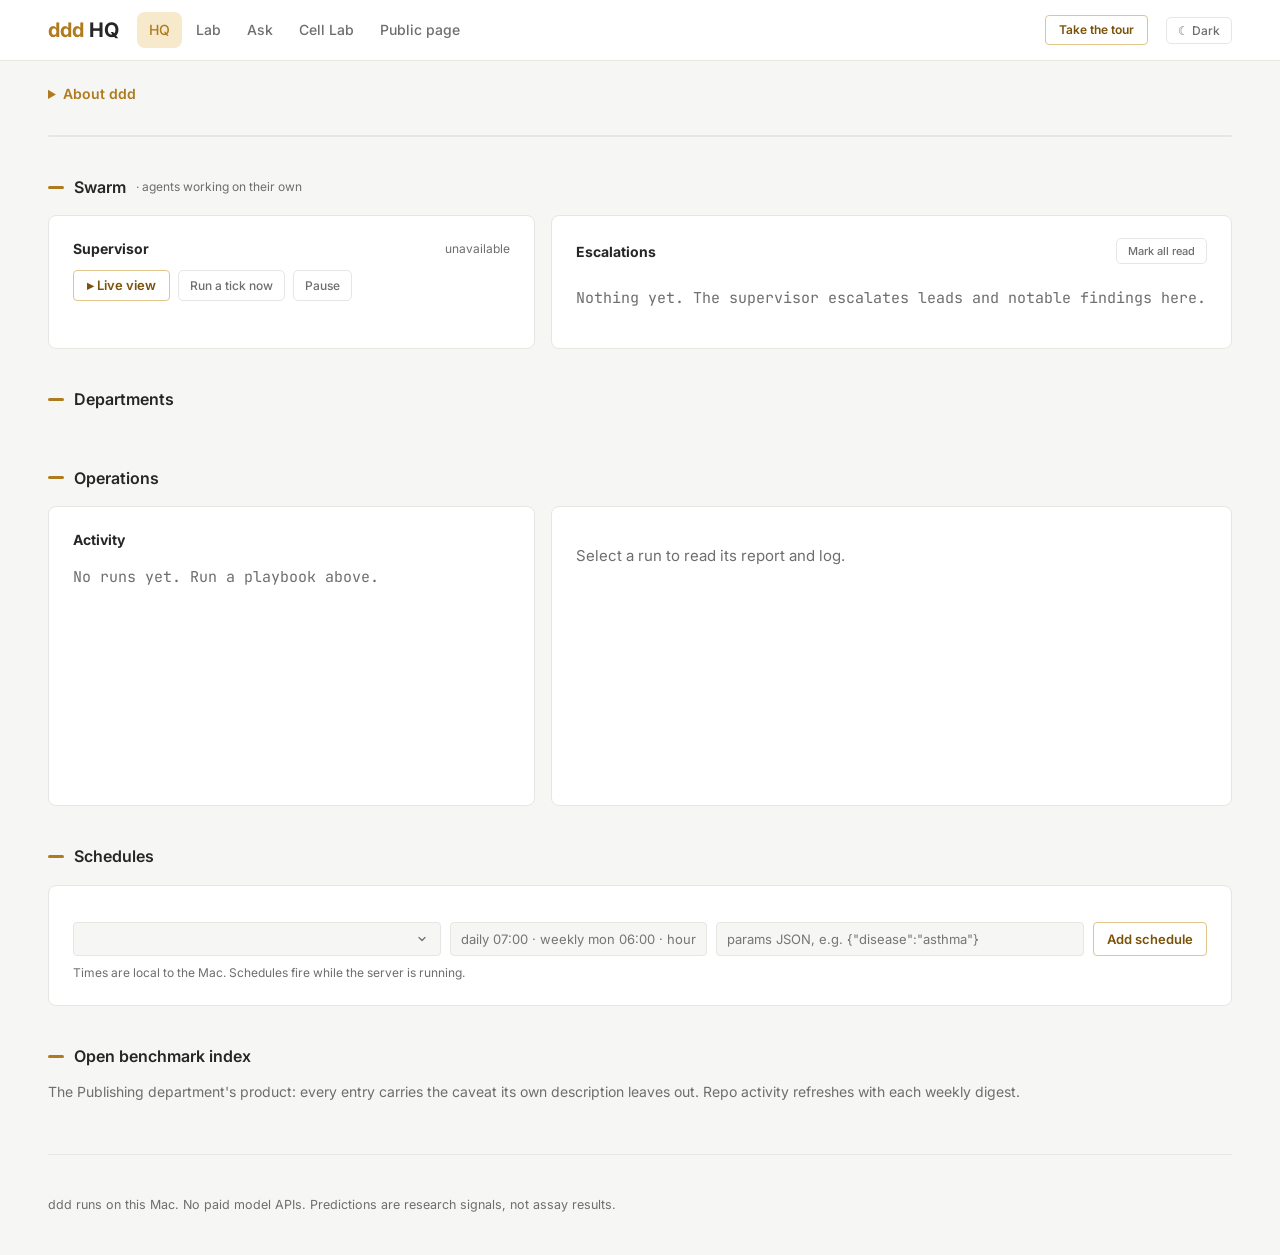
==== commit 14d766ee: "ddd v0.36.0: Fate Memory Lab merged into ddd (one app) The Intracellular / rule-engine scale is no l" ====
--- a/static/hq.html
+++ b/static/hq.html
@@ -248,13 +248,13 @@
 </style>
 <script>(function(){try{var t=localStorage.getItem("ddd-theme")||"light";document.documentElement.setAttribute("data-theme",t);}catch(e){document.documentElement.setAttribute("data-theme","light");}})();</script>
 <link href="https://fonts.googleapis.com/css2?family=Inter:wght;500;600;700&display=swap" rel="stylesheet">
-<link rel="stylesheet" href="/static/ink-skin.css?v=0.32.0">
+<link rel="stylesheet" href="/static/ink-skin.css?v=0.35.0">
 <script src="/static/vendor/vis-network.min.js"></script>
 </head>
 <body>
 <header class="top"><div class="wrap bar">
   <div class="brand"><b>ddd</b> HQ</div>
-  <nav><a class="on" href="/">HQ</a><a href="/lab">Lab</a><a href="/chat">Ask</a><a href="/public/" target="_blank">Public page</a></nav>
+  <nav><a class="on" href="/">HQ</a><a href="/lab">Lab</a><a href="/chat">Ask</a><a href="/fml/" target="_blank">Cell Lab</a><a href="/public/" target="_blank">Public page</a></nav>
   <div class="pills" id="pills"></div>
   <button class="tour-start" onclick="startTour()">Take the tour</button>
   <button class="theme-btn" id="themeBtn" onclick="toggleTheme()" aria-label="Switch between light and dark"></button>
--- a/static/ink-skin.css
+++ b/static/ink-skin.css
@@ -72,3 +72,24 @@
   background-image:var(--ink-chevron) !important;background-repeat:no-repeat !important;
   background-position:right 12px center !important;background-size:12px 12px !important}
 select::-ms-expand{display:none}
+
+/* Clickable benchmark rows + virtual-cell scales */
+.idx-row{transition:background .1s}
+.idx-row:hover{background:var(--accent-soft)!important}
+.scale{transition:border-color .1s,background .1s}
+.scale:hover{border-color:var(--sel-line)!important;background:var(--hover)!important}
+
+/* Rich report panels: plain monospace for logs, rendered HTML for reports */
+.report-out{max-height:560px;overflow:auto;font-family:"JetBrains Mono",ui-monospace,monospace;font-size:12.5px;white-space:pre-wrap;line-height:1.5;background:var(--panel)}
+.report-out.rich{font-family:"Inter",system-ui,sans-serif;white-space:normal;font-size:13.5px;line-height:1.55}
+.report-out.rich h1{font-size:17px;margin:2px 0 8px} .report-out.rich h2{font-size:14.5px;margin:16px 0 6px} .report-out.rich h3{font-size:13.5px;margin:12px 0 4px}
+.report-out.rich table{border-collapse:collapse;width:100%;margin:8px 0}
+.report-out.rich th,.report-out.rich td{border-bottom:1px solid var(--line);padding:5px 8px;text-align:left;font-size:12px;vertical-align:top}
+.report-out.rich th{color:var(--muted);font-weight:600}
+.report-out.rich code{font-family:"JetBrains Mono",monospace;font-size:11.5px;background:var(--panel2,#f3f3f1);padding:1px 4px;border-radius:4px}
+.report-out.rich a{color:var(--accent-strong);text-decoration:none} .report-out.rich a:hover{text-decoration:underline}
+.report-out.rich ul{margin:6px 0;padding-left:20px} .report-out.rich li{margin:2px 0}
+.report-out.rich p{margin:6px 0}
+.mol-link{cursor:pointer;color:var(--accent-strong)!important;text-decoration:underline dotted!important;text-underline-offset:2px}
+.mol-link:hover{background:var(--accent-soft)!important;border-radius:3px}
+#molModal3d{width:100%;height:250px;border:1px solid var(--line);border-radius:10px;background:#0b0f1a;margin:4px 0}
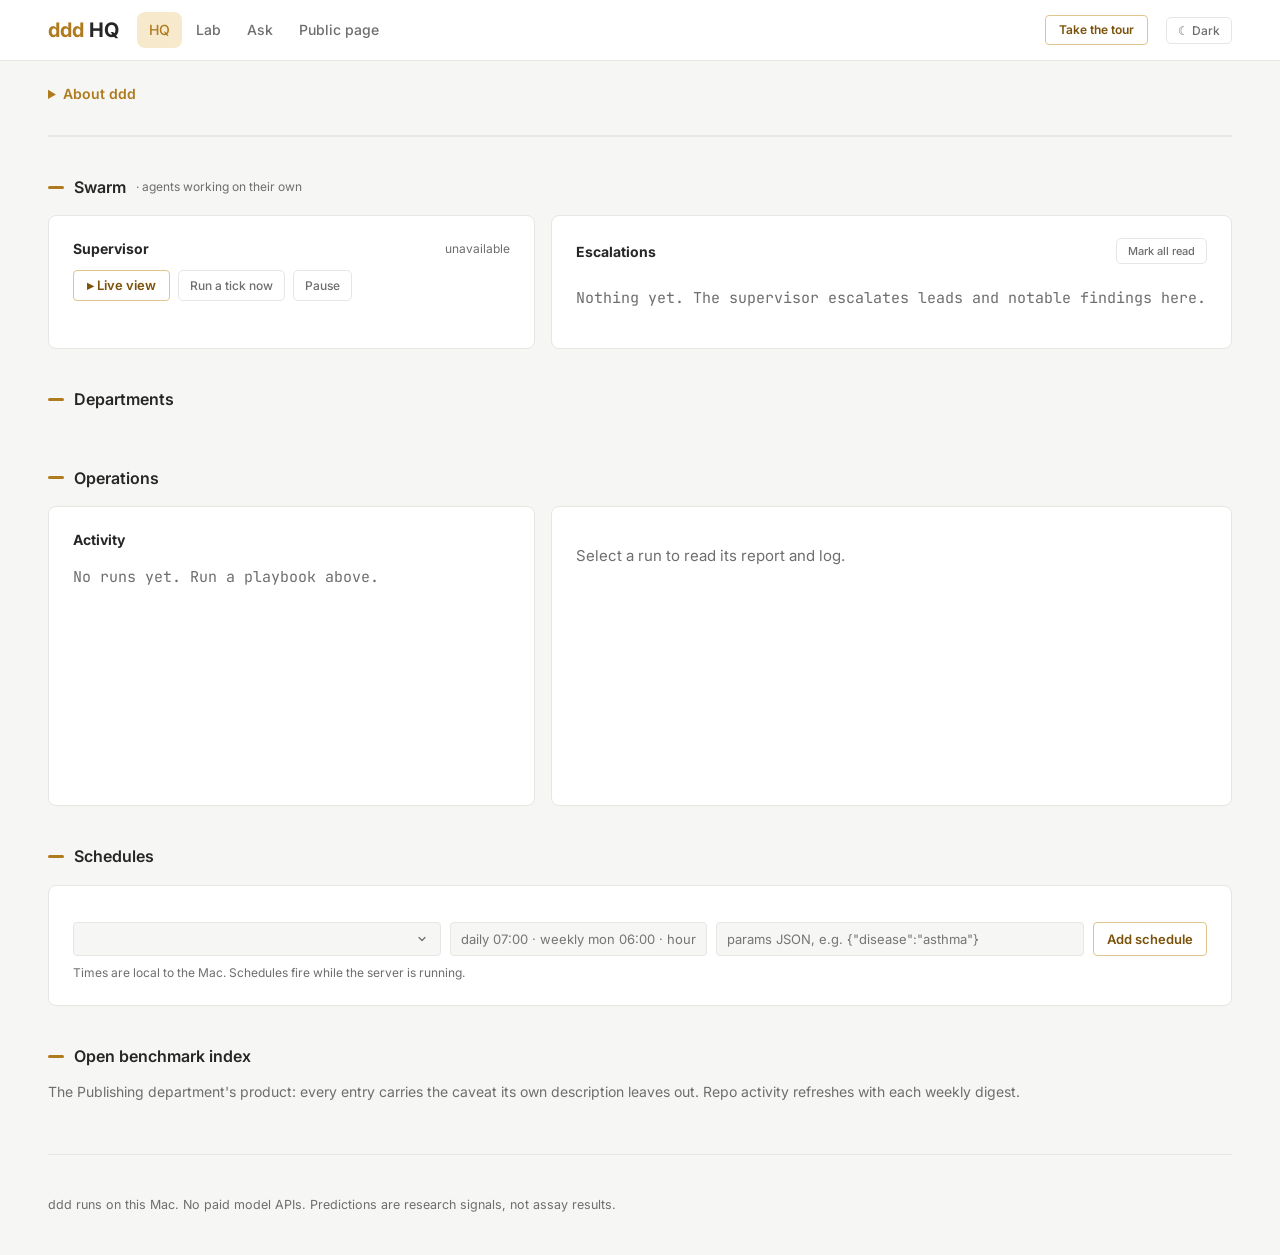
==== commit 102b5d73: "v0.38.0 — fully weave Fate Memory Lab in as drug-research ingredients (no webpage, no link) FML is n" ====
--- a/static/hq.html
+++ b/static/hq.html
@@ -248,13 +248,13 @@
 </style>
 <script>(function(){try{var t=localStorage.getItem("ddd-theme")||"light";document.documentElement.setAttribute("data-theme",t);}catch(e){document.documentElement.setAttribute("data-theme","light");}})();</script>
 <link href="https://fonts.googleapis.com/css2?family=Inter:wght;500;600;700&display=swap" rel="stylesheet">
-<link rel="stylesheet" href="/static/ink-skin.css?v=0.35.0">
+<link rel="stylesheet" href="/static/ink-skin.css?v=0.38.0">
 <script src="/static/vendor/vis-network.min.js"></script>
 </head>
 <body>
 <header class="top"><div class="wrap bar">
   <div class="brand"><b>ddd</b> HQ</div>
-  <nav><a class="on" href="/">HQ</a><a href="/lab">Lab</a><a href="/chat">Ask</a><a href="/fml/" target="_blank">Cell Lab</a><a href="/public/" target="_blank">Public page</a></nav>
+  <nav><a class="on" href="/">HQ</a><a href="/lab">Lab</a><a href="/chat">Ask</a><a href="/public/" target="_blank">Public page</a></nav>
   <div class="pills" id="pills"></div>
   <button class="tour-start" onclick="startTour()">Take the tour</button>
   <button class="theme-btn" id="themeBtn" onclick="toggleTheme()" aria-label="Switch between light and dark"></button>
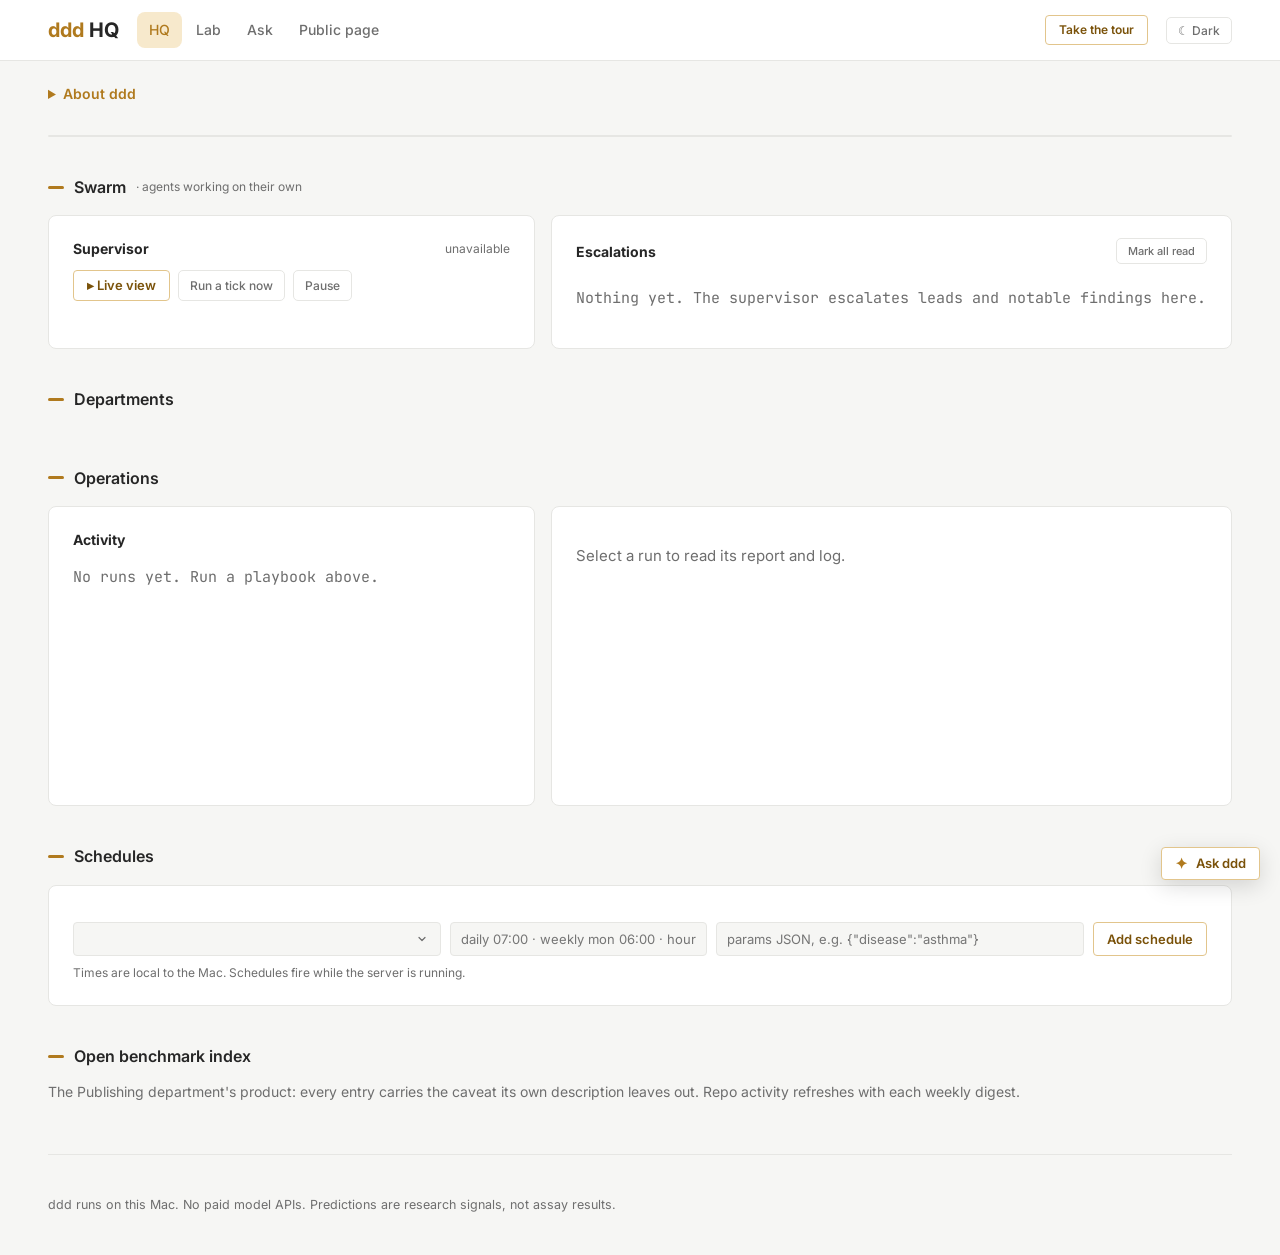
==== commit 66a16b39: "v0.42.0 — floating Mission Control helper overlaid on HQ & Lab Keeps the full /chat page, and adds a" ====
--- a/static/hq.html
+++ b/static/hq.html
@@ -248,7 +248,7 @@
 </style>
 <script>(function(){try{var t=localStorage.getItem("ddd-theme")||"light";document.documentElement.setAttribute("data-theme",t);}catch(e){document.documentElement.setAttribute("data-theme","light");}})();</script>
 <link href="https://fonts.googleapis.com/css2?family=Inter:wght;500;600;700&display=swap" rel="stylesheet">
-<link rel="stylesheet" href="/static/ink-skin.css?v=0.38.0">
+<link rel="stylesheet" href="/static/ink-skin.css?v=0.40.0">
 <script src="/static/vendor/vis-network.min.js"></script>
 </head>
 <body>
@@ -659,5 +659,6 @@
     </div>
   </div>
 </div>
+<script src="/static/helper.js?v=0.42.0"></script>
 </body>
 </html>
